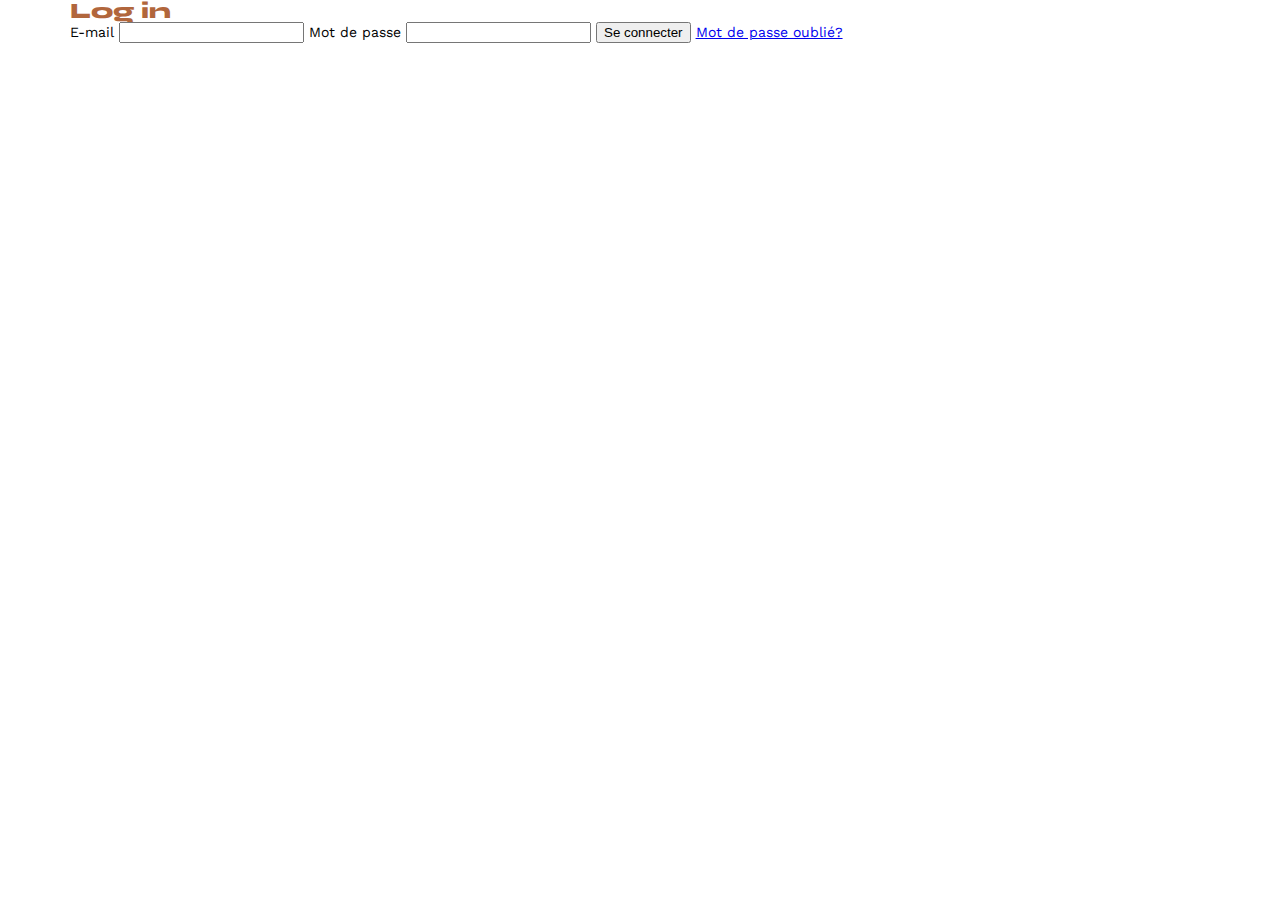
==== FrontEnd/login.html @ 4a0a9696 "debut creaation du login" ====
<!DOCTYPE html>
<html lang="fr">
<head>
	<meta charset="UTF-8">
	<title>Sophie Bluel - Architecte d'intérieur</title>
	<meta name="viewport" content="width=device-width, initial-scale=1.0">
	<link rel="preconnect" href="https://fonts.googleapis.com">
	<link rel="preconnect" href="https://fonts.gstatic.com" crossorigin>
	<link href="https://fonts.googleapis.com/css2?family=Syne:wght@700;800&family=Work+Sans&display=swap" rel="stylesheet">
	<meta name="description" content="">
	<link rel="stylesheet" href="./assets/style.css">
	<script src="main.js" defer></script>
</head>
<body>
    <form action="#" method="get" ="logoinForm">
        <h1>Log in</h1>
        <label for="mail">E-mail</label>
        <input type="email" id="mail" name="mail">
        <label for="password">Mot de passe</label>
        <input type="password" id="password" name="password">
        <button type="submit">Se connecter</button>
        <a href="url-vers-page-recuperation">Mot de passe oublié?</a>
    </form>
</body>
---- FrontEnd/assets/style.css ----
/* http://meyerweb.com/eric/tools/css/reset/
   v2.0 | 20110126
   License: none (public domain)
*/

html, body, div, span, applet, object, iframe,
h1, h2, h3, h4, h5, h6, p, blockquote, pre,
a, abbr, acronym, address, big, cite, code,
del, dfn, em, img, ins, kbd, q, s, samp,
small, strike, strong, sub, sup, tt, var,
b, u, i, center,
dl, dt, dd, ol, ul, li,
fieldset, form, label, legend,
table, caption, tbody, tfoot, thead, tr, th, td,
article, aside, canvas, details, embed,
figure, figcaption, footer, header, hgroup,
menu, nav, output, ruby, section, summary,
time, mark, audio, video {
	margin: 0;
	padding: 0;
	border: 0;
	font-size: 100%;
	font: inherit;
	vertical-align: baseline;
}
/* HTML5 display-role reset for older browsers */
article, aside, details, figcaption, figure,
footer, header, hgroup, menu, nav, section {
	display: block;
}
body {
	line-height: 1;
}
ol, ul {
	list-style: none;
}
blockquote, q {
	quotes: none;
}
blockquote:before, blockquote:after,
q:before, q:after {
	content: '';
	content: none;
}
table {
	border-collapse: collapse;
	border-spacing: 0;
}
/** end reset css**/
body {
	max-width: 1140px;
	margin:auto;
	font-family: 'Work Sans' ;
	font-size: 14px;
}
header {
	display: flex;
	justify-content: space-between;
	margin: 50px 0
}
section {
	margin: 50px 0
}

h1{
	display: flex;
	flex-direction: column;
	font-family: 'Syne';
	font-size: 22px;
	font-weight: 800;
	color: #B1663C
}

h1 > span {
	font-family: 'Work Sans';
	font-size:10px;
	letter-spacing: 0.1em;
;
}

h2{
	font-family: 'Syne';
	font-weight: 700;
	font-size: 30px;
	color: #1D6154
}
nav ul {
	display: flex;
	align-items: center;
	list-style-type: none;

}
nav li {
	padding: 0 10px;
	font-size: 1.2em;
}

li:hover {
	color: #B1663C;
}
#introduction {
	display: flex;
	align-items: center;
}
#introduction figure {
	flex: 1
}
#introduction img {
	display: block;
	margin: auto;
	width: 80%;
}

#introduction article {
	flex: 1
}
#introduction h2 {
	margin-bottom: 1em;
}

#introduction p {
	margin-bottom: 0.5em;
}
#portfolio h2 {
	text-align: center;
	margin-bottom: 1em;
}

#category-menu {
    display: flex;
    gap: 10px; /* Espacement entre les boutons */
    padding: 20px 0; /* Espacement autour du menu */
    justify-content: center; /* Centrer les boutons dans le menu */
}

#category-menu li {
    padding: 10px 20px; /* Ajuste en fonction de la taille désirée */
    background-color: #E0E0E0; /* Couleur de fond par défaut */
    border-radius: 20px; /* Bordures arrondies */
    list-style: none; /* Enlève les puces de liste */
    cursor: pointer; /* Curseur en forme de pointeur */
    transition: background-color 0.3s; /* Transition douce pour le hover */
}

#category-menu li:hover, #category-menu li.active {
    background-color: #1D6154; /* Couleur de fond lors du survol ou actif */
    color: white; /* Couleur du texte lors du survol ou actif */
	
.gallery {
	width: 100%;
	display: grid;
	grid-template-columns: 1fr 1fr 1fr;
	grid-column-gap: 20px;
	grid-row-gap: 20px;
}

.gallery img {
	width: 100%;

}
#contact {
	width: 50%;
margin: auto;
}
#contact > * {
	text-align: center;

}
#contact h2{
	margin-bottom: 20px;
}
#contact form {
	text-align: left;
	margin-top:30px;
	display: flex;
	flex-direction: column;
}

#contact input {
	height: 50px;
	font-size: 1.2em;
	border: none;
	box-shadow: 0px 4px 14px rgba(0, 0, 0, 0.09);
}
#contact label {
	margin: 2em 0 1em 0;
}
#contact textarea {
	border: none;
	box-shadow: 0px 4px 14px rgba(0, 0, 0, 0.09);
}

input[type="submit"]{
	font-family: 'Syne';
	font-weight: 700;
	color: white;
	background-color: #1D6154;
	margin : 2em auto ;
	width: 180px;
	text-align: center;
	border-radius: 60px ;
}

footer nav ul {
	display: flex;
	justify-content: flex-end;
	margin: 2em
}
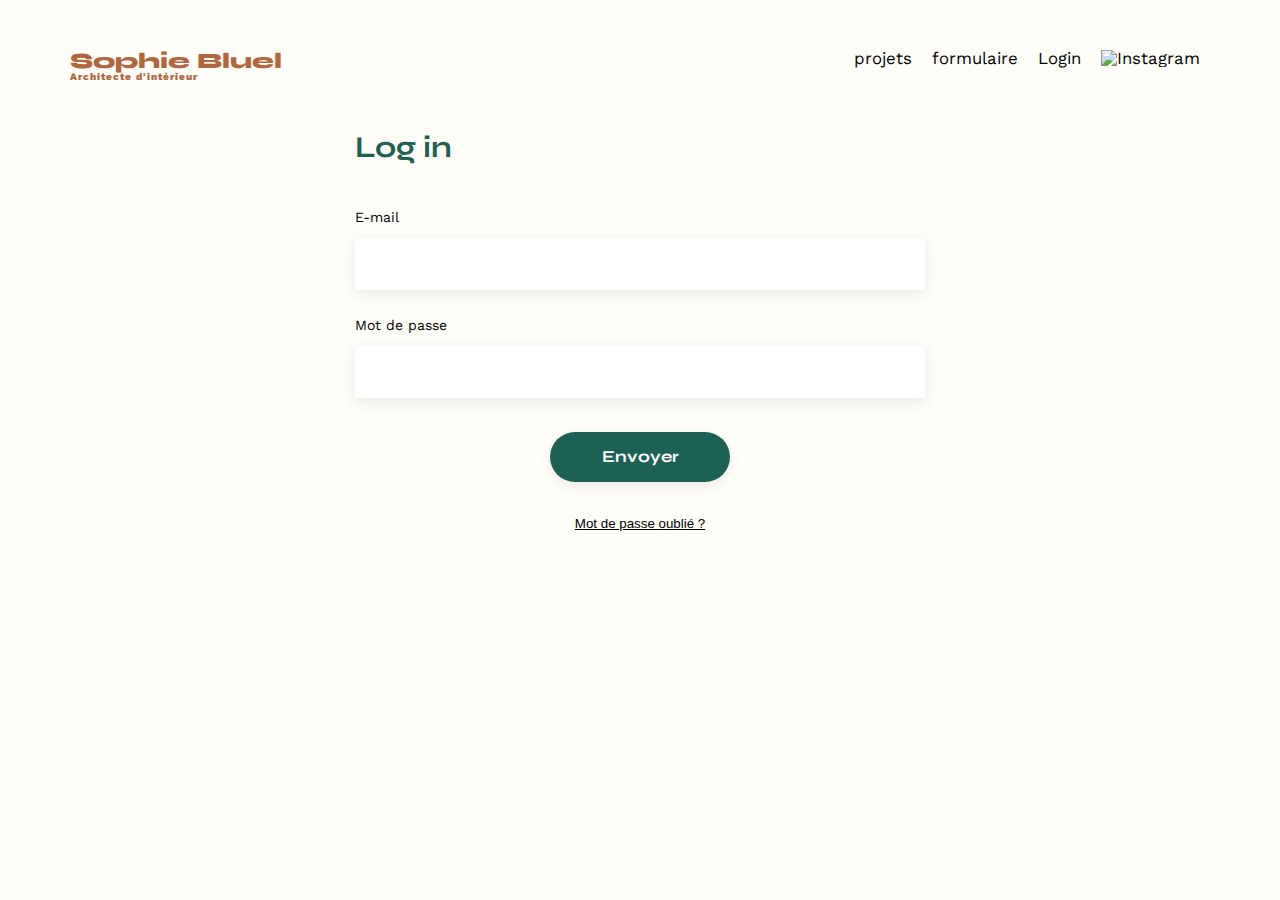
==== commit f9b417c2: "filtre par categorie + page login + mise en forme = fini" ====
--- a/FrontEnd/login.html
+++ b/FrontEnd/login.html
@@ -1,24 +1,39 @@
 <!DOCTYPE html>
 <html lang="fr">
 <head>
-	<meta charset="UTF-8">
-	<title>Sophie Bluel - Architecte d'intérieur</title>
-	<meta name="viewport" content="width=device-width, initial-scale=1.0">
-	<link rel="preconnect" href="https://fonts.googleapis.com">
-	<link rel="preconnect" href="https://fonts.gstatic.com" crossorigin>
-	<link href="https://fonts.googleapis.com/css2?family=Syne:wght@700;800&family=Work+Sans&display=swap" rel="stylesheet">
-	<meta name="description" content="">
-	<link rel="stylesheet" href="./assets/style.css">
-	<script src="main.js" defer></script>
+    <meta charset="UTF-8">
+    <title>Sophie Bluel - Architecte d'intérieur</title>
+    <meta name="viewport" content="width=device-width, initial-scale=1.0">
+    <link rel="preconnect" href="https://fonts.googleapis.com">
+    <link rel="preconnect" href="https://fonts.gstatic.com" crossorigin>
+    <link href="https://fonts.googleapis.com/css2?family=Syne:wght@700;800&family=Work+Sans&display=swap" rel="stylesheet">
+    <meta name="description" content="">
+    <link rel="stylesheet" href="./assets/style.css">
+    <script src="login.js" defer></script>
 </head>
+<header>
+    <h1>Sophie Bluel <span>Architecte d'intérieur</span></h1>
+	<nav>
+		<ul>
+			<li><a href="index.html#mesProjets">projets</li></a>
+			<li><a href="index.html#contact">formulaire</li></a>
+			<li><a id="loginButton" href="login.html">Login</a></li>
+			<li><img src="./assets/icons/instagram.png" alt="Instagram"></li>
+		</ul>
+	</nav>
+</header>
 <body>
-    <form action="#" method="get" ="logoinForm">
-        <h1>Log in</h1>
-        <label for="mail">E-mail</label>
-        <input type="email" id="mail" name="mail">
-        <label for="password">Mot de passe</label>
-        <input type="password" id="password" name="password">
-        <button type="submit">Se connecter</button>
-        <a href="url-vers-page-recuperation">Mot de passe oublié?</a>
-    </form>
-</body>+    <section class="formulaire">
+        <form id="loginForm" method="POST">
+            <h2>Log in</h2>
+            <label for="mail">E-mail</label>
+            <input type="email" id="mail" name="mail" required>
+            <label for="password">Mot de passe</label>
+            <input type="password" id="password" name="password" required>
+            <input type="submit" value="Envoyer">
+            <button class="forgetPassword">Mot de passe oublié ?</button>
+            <div id="error-message" style="color: red; display: none;"></div>
+        </form>
+    </section>
+</body>
+</html>
--- a/FrontEnd/assets/style.css
+++ b/FrontEnd/assets/style.css
@@ -30,6 +30,12 @@
 }
 body {
 	line-height: 1;
+	background-color: #FFFEF8;
+}
+a {
+	cursor: pointer;
+	text-decoration: none;
+	color: black;
 }
 ol, ul {
 	list-style: none;
@@ -53,6 +59,12 @@
 	font-family: 'Work Sans' ;
 	font-size: 14px;
 }
+
+#loginButton {
+	text-decoration: none;
+	color: black;
+}
+
 header {
 	display: flex;
 	justify-content: space-between;
@@ -75,7 +87,6 @@
 	font-family: 'Work Sans';
 	font-size:10px;
 	letter-spacing: 0.1em;
-;
 }
 
 h2{
@@ -128,24 +139,26 @@
 
 #category-menu {
     display: flex;
-    gap: 10px; /* Espacement entre les boutons */
-    padding: 20px 0; /* Espacement autour du menu */
-    justify-content: center; /* Centrer les boutons dans le menu */
+    gap: 10px; 
+    padding: 20px 0; 
+    justify-content: center; 
 }
 
 #category-menu li {
-    padding: 10px 20px; /* Ajuste en fonction de la taille désirée */
-    background-color: #E0E0E0; /* Couleur de fond par défaut */
-    border-radius: 20px; /* Bordures arrondies */
-    list-style: none; /* Enlève les puces de liste */
-    cursor: pointer; /* Curseur en forme de pointeur */
-    transition: background-color 0.3s; /* Transition douce pour le hover */
+    padding: 10px 20px; 
+    background-color: #FFFEF8; 
+    border-radius: 20px;
+	border: 1px solid #1D6154; 
+    list-style: none; 
+    cursor: pointer;
+	color: #1D6154
 }
 
 #category-menu li:hover, #category-menu li.active {
-    background-color: #1D6154; /* Couleur de fond lors du survol ou actif */
-    color: white; /* Couleur du texte lors du survol ou actif */
-	
+    background-color: #1D6154; 
+    color: white; 
+}
+
 .gallery {
 	width: 100%;
 	display: grid;
@@ -158,34 +171,34 @@
 	width: 100%;
 
 }
-#contact {
+.formulaire {
 	width: 50%;
 margin: auto;
 }
-#contact > * {
+.formulaire > * {
 	text-align: center;
 
 }
-#contact h2{
+.formulaire h2{
 	margin-bottom: 20px;
 }
-#contact form {
+.formulaire form {
 	text-align: left;
 	margin-top:30px;
 	display: flex;
 	flex-direction: column;
 }
 
-#contact input {
+.formulaire input {
 	height: 50px;
 	font-size: 1.2em;
 	border: none;
 	box-shadow: 0px 4px 14px rgba(0, 0, 0, 0.09);
 }
-#contact label {
+.formulaire label {
 	margin: 2em 0 1em 0;
 }
-#contact textarea {
+.formulaire textarea {
 	border: none;
 	box-shadow: 0px 4px 14px rgba(0, 0, 0, 0.09);
 }
@@ -199,6 +212,7 @@
 	width: 180px;
 	text-align: center;
 	border-radius: 60px ;
+	cursor: pointer;
 }
 
 footer nav ul {
@@ -207,3 +221,9 @@
 	margin: 2em
 }
 
+.forgetPassword {
+	border: none;
+	background-color: #FFFEF8;
+	cursor: pointer;
+	text-decoration: underline;
+}